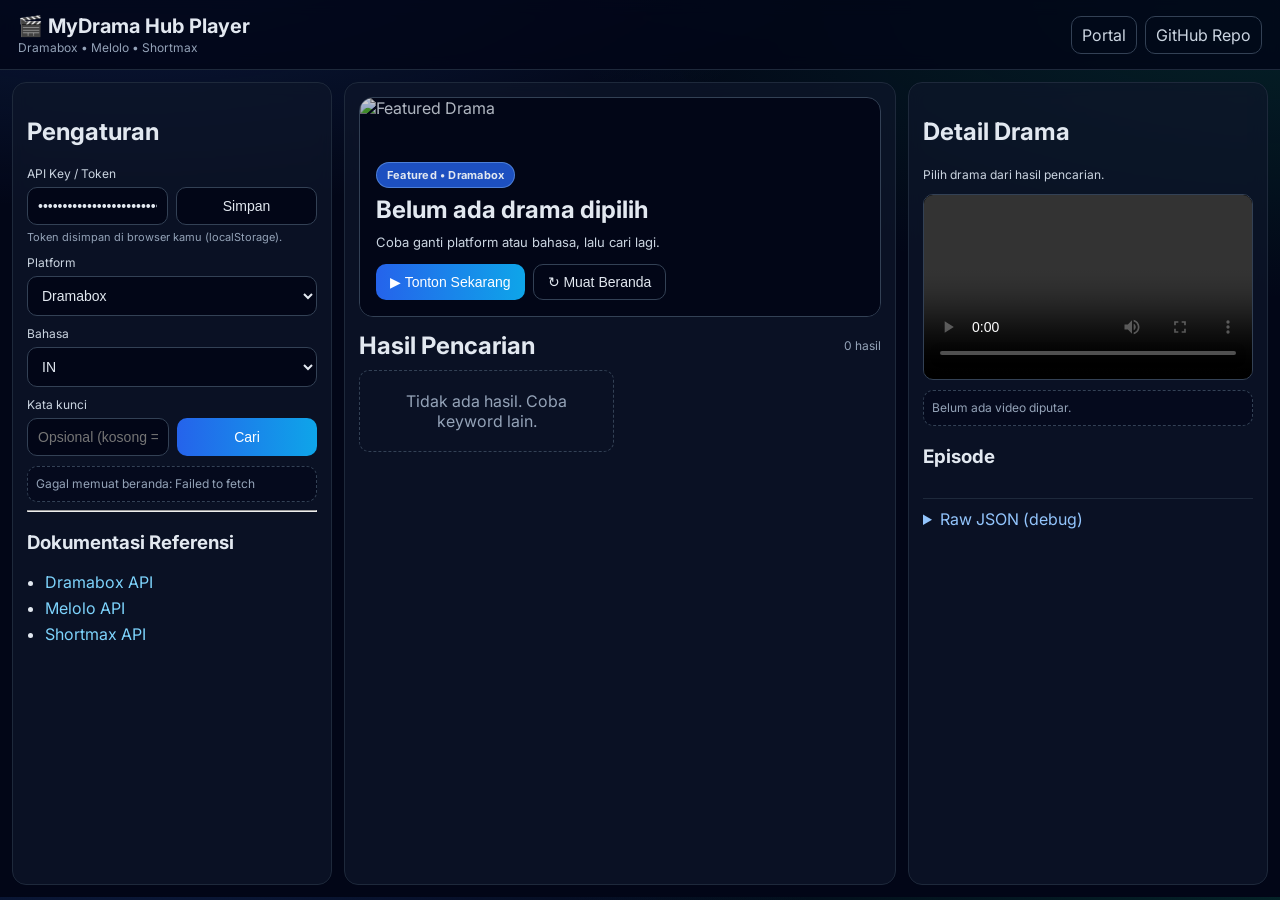
==== hub.html @ a5bc746f "Rombak portal Dramachina + hub GitHub Pages" ====
<!DOCTYPE html>
<html lang="id">
<head>
  <meta charset="UTF-8" />
  <meta name="viewport" content="width=device-width, initial-scale=1.0" />
  <title>MyDrama Hub Player</title>
  <meta name="description" content="Hub player untuk Dramabox, Melolo, dan Shortmax." />
  <link rel="preconnect" href="https://fonts.googleapis.com">
  <link rel="preconnect" href="https://fonts.gstatic.com" crossorigin>
  <link href="https://fonts.googleapis.com/css2?family=Inter:wght@400;500;600;700;800&display=swap" rel="stylesheet">
  <link rel="stylesheet" href="style.css" />
</head>
<body>
  <header class="topbar">
    <div>
      <h1>🎬 MyDrama Hub Player</h1>
      <p>Dramabox • Melolo • Shortmax</p>
    </div>
    <div class="topbar-actions">
      <a class="gh-link" href="index.html">Portal</a>
      <a class="gh-link" href="https://github.com/remek8787/mydrama" target="_blank" rel="noopener">GitHub Repo</a>
    </div>
  </header>

  <main class="layout">
    <aside class="panel left">
      <h2>Pengaturan</h2>

      <label>API Key / Token</label>
      <div class="row">
        <input id="apiKey" type="password" placeholder="Masukkan API key" />
        <button id="saveKeyBtn">Simpan</button>
      </div>
      <small>Token disimpan di browser kamu (localStorage).</small>

      <label>Platform</label>
      <select id="platformSelect"></select>

      <label>Bahasa</label>
      <select id="langSelect"></select>

      <label>Kata kunci</label>
      <div class="row">
        <input id="queryInput" type="text" placeholder="Opsional (kosong = beranda)" />
        <button id="searchBtn" class="primary">Cari</button>
      </div>

      <div id="status" class="status">Siap mencari drama…</div>

      <hr>
      <h3>Dokumentasi Referensi</h3>
      <ul class="links">
        <li><a href="https://dramabox.dramabos.my.id/api.html" target="_blank" rel="noopener">Dramabox API</a></li>
        <li><a href="https://melolo.dramabos.my.id/api.html" target="_blank" rel="noopener">Melolo API</a></li>
        <li><a href="https://shortmax.dramabos.my.id/api.html" target="_blank" rel="noopener">Shortmax API</a></li>
      </ul>
    </aside>

    <section class="panel content">
      <section id="heroBanner" class="hero-banner">
        <img id="heroImage" src="https://dummyimage.com/1200x500/0f172a/94a3b8&text=MyDrama+Hub" alt="Featured Drama" />
        <div class="hero-overlay">
          <span id="heroBadge" class="hero-badge">Featured</span>
          <h2 id="heroTitle">Selamat datang di MyDrama Hub</h2>
          <p id="heroDesc">Pilih platform lalu klik Cari untuk memulai. Sekarang sudah support autoplay beranda tanpa keyword.</p>
          <div class="hero-actions">
            <button id="heroWatchBtn" class="primary">▶ Tonton Sekarang</button>
            <button id="heroRefreshBtn">↻ Muat Beranda</button>
          </div>
        </div>
      </section>

      <div class="grid-title">
        <h2>Hasil Pencarian</h2>
        <span id="resultCount">0 hasil</span>
      </div>
      <div id="resultGrid" class="result-grid"></div>
    </section>

    <aside class="panel right">
      <h2 id="detailTitle">Detail Drama</h2>
      <div id="detailMeta" class="meta">Pilih drama dari hasil pencarian.</div>

      <div class="player-wrap">
        <video id="videoPlayer" controls playsinline></video>
      </div>
      <div id="playerInfo" class="status">Belum ada video diputar.</div>

      <h3>Episode</h3>
      <div id="episodeList" class="episode-list"></div>

      <details>
        <summary>Raw JSON (debug)</summary>
        <pre id="rawJson">{}</pre>
      </details>
    </aside>
  </main>

  <script src="https://cdn.jsdelivr.net/npm/hls.js@latest"></script>
  <script src="app.js"></script>
</body>
</html>
---- style.css ----
* { box-sizing: border-box; }
body {
  margin: 0;
  font-family: Inter, system-ui, -apple-system, Segoe UI, Roboto, sans-serif;
  color: #e2e8f0;
  background:
    radial-gradient(1200px 500px at 10% -10%, rgba(59,130,246,.2), transparent 60%),
    radial-gradient(1200px 500px at 100% 0%, rgba(16,185,129,.16), transparent 60%),
    #020617;
}

.topbar {
  display: flex;
  justify-content: space-between;
  align-items: center;
  padding: 14px 18px;
  border-bottom: 1px solid #1e293b;
  background: rgba(2, 6, 23, 0.8);
  backdrop-filter: blur(8px);
  position: sticky;
  top: 0;
  z-index: 20;
}
.topbar h1 { margin: 0; font-size: 20px; }
.topbar p { margin: 2px 0 0; color: #94a3b8; font-size: 12px; }
.topbar-actions {
  display: flex;
  gap: 8px;
}
.gh-link {
  color: #cbd5e1;
  text-decoration: none;
  border: 1px solid #334155;
  border-radius: 10px;
  padding: 8px 10px;
}
.gh-link:hover { border-color: #60a5fa; color: #fff; }

.layout {
  height: calc(100vh - 73px);
  display: grid;
  grid-template-columns: 320px 1fr 360px;
  gap: 12px;
  padding: 12px;
}

.panel {
  border: 1px solid #1e293b;
  border-radius: 14px;
  padding: 14px;
  background: rgba(15, 23, 42, 0.72);
  backdrop-filter: blur(8px);
  overflow: auto;
}

label {
  display: block;
  margin: 10px 0 6px;
  font-size: 12px;
  color: #cbd5e1;
}
input, select, button {
  width: 100%;
  border: 1px solid #334155;
  border-radius: 10px;
  background: #020617;
  color: #e2e8f0;
  padding: 10px;
  font-size: 14px;
}
button { cursor: pointer; }
button:hover { border-color: #60a5fa; }
button.primary {
  background: linear-gradient(90deg, #2563eb, #0ea5e9);
  border: none;
  color: #fff;
}
small { color: #94a3b8; font-size: 11px; }

.row {
  display: flex;
  gap: 8px;
}
.row > * { flex: 1; }

.status {
  margin-top: 10px;
  font-size: 12px;
  color: #94a3b8;
  line-height: 1.5;
  background: rgba(2,6,23,.45);
  border: 1px dashed #334155;
  border-radius: 10px;
  padding: 8px;
}

.links {
  margin: 8px 0 0;
  padding-left: 18px;
}
.links li { margin-bottom: 6px; }
.links a {
  color: #7dd3fc;
  text-decoration: none;
}
.links a:hover { text-decoration: underline; }

.grid-title {
  display: flex;
  justify-content: space-between;
  align-items: center;
  margin-bottom: 10px;
}
.grid-title h2 { margin: 0; }
.grid-title span { color: #94a3b8; font-size: 12px; }

.result-grid {
  display: grid;
  grid-template-columns: repeat(auto-fill, minmax(170px, 1fr));
  gap: 12px;
}

.hero-banner {
  position: relative;
  border: 1px solid #334155;
  border-radius: 14px;
  overflow: hidden;
  margin-bottom: 14px;
  min-height: 220px;
  background: #020617;
}
.hero-banner img {
  width: 100%;
  height: 260px;
  object-fit: cover;
  filter: saturate(1.1);
}
.hero-overlay {
  position: absolute;
  inset: 0;
  display: flex;
  flex-direction: column;
  justify-content: flex-end;
  gap: 8px;
  padding: 16px;
  background:
    linear-gradient(to top, rgba(2,6,23,.92) 10%, rgba(2,6,23,.45) 45%, rgba(2,6,23,.2) 100%);
}
.hero-badge {
  display: inline-flex;
  align-self: flex-start;
  font-size: 11px;
  font-weight: 700;
  letter-spacing: .02em;
  color: #e2e8f0;
  background: rgba(37,99,235,.8);
  border: 1px solid rgba(147,197,253,.4);
  border-radius: 999px;
  padding: 5px 10px;
}
.hero-overlay h2 {
  margin: 0;
  font-size: 24px;
  line-height: 1.2;
  max-width: 80%;
}
.hero-overlay p {
  margin: 0;
  color: #cbd5e1;
  font-size: 13px;
  line-height: 1.45;
  max-width: 75%;
}
.hero-actions {
  display: flex;
  gap: 8px;
  margin-top: 4px;
}
.hero-actions button {
  width: auto;
  padding: 9px 14px;
  border-radius: 10px;
}

.card {
  border: 1px solid #334155;
  border-radius: 12px;
  overflow: hidden;
  background: #020617;
  cursor: pointer;
  transition: .18s ease;
}
.card:hover {
  transform: translateY(-2px);
  border-color: #60a5fa;
}
.card.active {
  border-color: #22c55e;
  box-shadow: 0 0 0 1px rgba(34,197,94,.35) inset;
}
.card img {
  width: 100%;
  aspect-ratio: 2/3;
  object-fit: cover;
  background: #0f172a;
}
.card .info {
  padding: 10px;
}
.card .title {
  font-size: 13px;
  font-weight: 600;
  line-height: 1.35;
  min-height: 36px;
}
.card .sub {
  margin-top: 6px;
  font-size: 11px;
  color: #94a3b8;
}

.meta {
  font-size: 12px;
  color: #cbd5e1;
  line-height: 1.5;
  margin-bottom: 10px;
}

.player-wrap {
  border: 1px solid #334155;
  border-radius: 10px;
  overflow: hidden;
  background: #000;
}
#videoPlayer {
  width: 100%;
  min-height: 180px;
  background: #000;
}

.episode-list {
  margin-top: 8px;
  display: grid;
  grid-template-columns: repeat(auto-fill, minmax(72px, 1fr));
  gap: 6px;
}
.ep-btn {
  border: 1px solid #334155;
  background: #020617;
  border-radius: 8px;
  color: #e2e8f0;
  padding: 8px 6px;
  font-size: 12px;
}
.ep-btn:hover { border-color: #22c55e; }

details {
  margin-top: 12px;
  border-top: 1px solid #1e293b;
  padding-top: 10px;
}
summary { cursor: pointer; color: #93c5fd; }
pre {
  max-height: 260px;
  overflow: auto;
  font-size: 11px;
  background: #020617;
  border: 1px solid #334155;
  border-radius: 8px;
  padding: 8px;
  color: #cbd5e1;
}

.empty {
  border: 1px dashed #334155;
  border-radius: 10px;
  padding: 20px;
  color: #94a3b8;
  text-align: center;
}

@media (max-width: 1180px) {
  .layout {
    grid-template-columns: 300px 1fr;
    grid-template-rows: auto auto;
  }
  .right {
    grid-column: 1 / -1;
  }
}

@media (max-width: 760px) {
  .layout {
    grid-template-columns: 1fr;
    height: auto;
  }
  .panel { min-height: auto; }

  .hero-banner img { height: 220px; }
  .hero-overlay h2,
  .hero-overlay p {
    max-width: 100%;
  }
  .hero-actions {
    flex-wrap: wrap;
  }
}
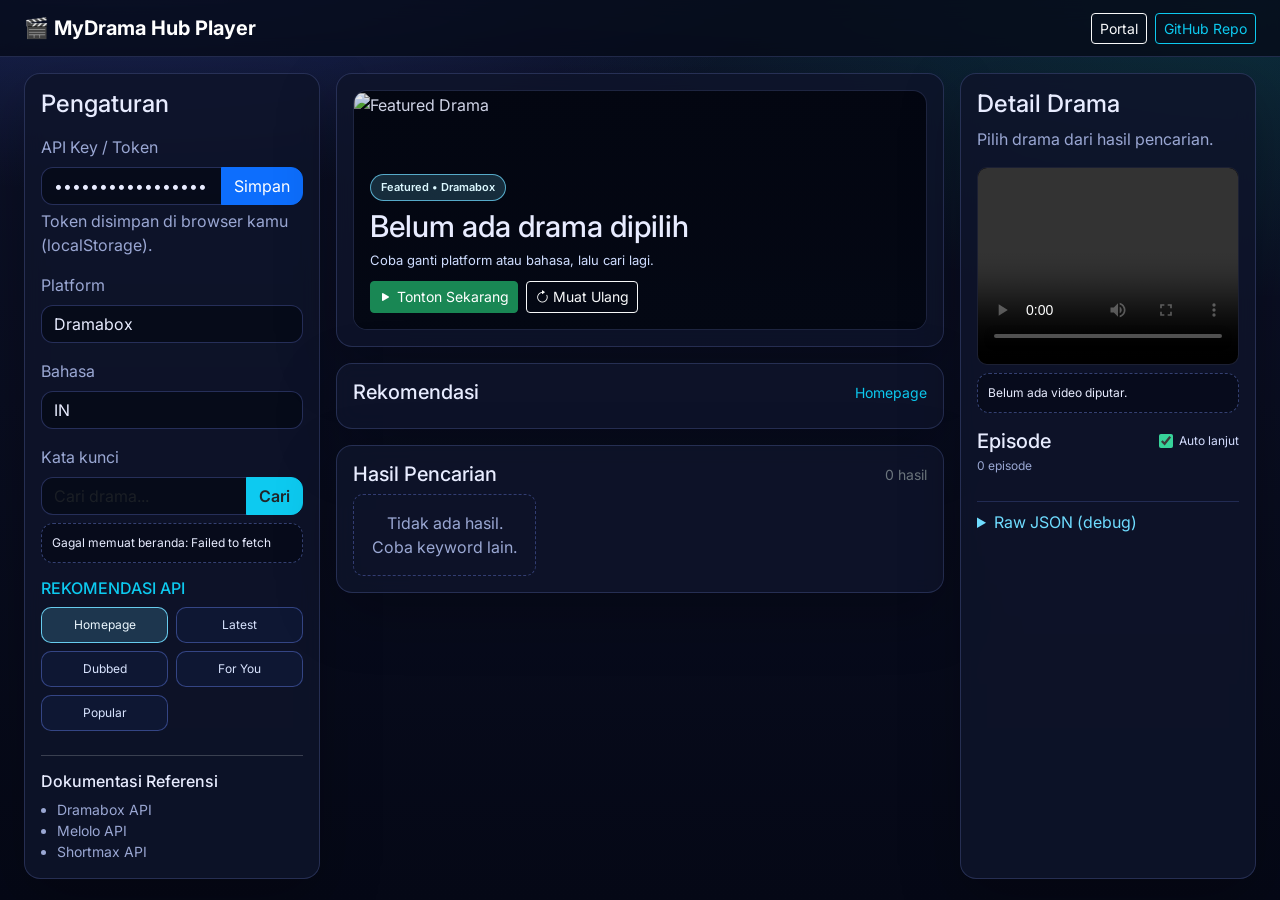
==== commit 0cf77a93: "Improve mobile responsiveness for hub UI" ====
--- a/hub.html
+++ b/hub.html
@@ -4,96 +4,133 @@
   <meta charset="UTF-8" />
   <meta name="viewport" content="width=device-width, initial-scale=1.0" />
   <title>MyDrama Hub Player</title>
-  <meta name="description" content="Hub player untuk Dramabox, Melolo, dan Shortmax." />
+  <meta name="description" content="Hub player untuk Dramabox, Melolo, dan Shortmax dengan rekomendasi otomatis." />
   <link rel="preconnect" href="https://fonts.googleapis.com">
   <link rel="preconnect" href="https://fonts.gstatic.com" crossorigin>
   <link href="https://fonts.googleapis.com/css2?family=Inter:wght@400;500;600;700;800&display=swap" rel="stylesheet">
+  <link href="https://cdn.jsdelivr.net/npm/bootstrap@5.3.3/dist/css/bootstrap.min.css" rel="stylesheet">
+  <link href="https://cdn.jsdelivr.net/npm/bootstrap-icons@1.11.3/font/bootstrap-icons.css" rel="stylesheet">
   <link rel="stylesheet" href="style.css" />
 </head>
-<body>
-  <header class="topbar">
-    <div>
-      <h1>🎬 MyDrama Hub Player</h1>
-      <p>Dramabox • Melolo • Shortmax</p>
+<body class="app-body">
+  <nav class="navbar navbar-expand-lg top-nav">
+    <div class="container-fluid px-3 px-lg-4">
+      <a class="navbar-brand fw-bold" href="#">🎬 MyDrama Hub Player</a>
+      <div class="d-flex gap-2">
+        <a class="btn btn-sm btn-outline-light" href="portal.html">Portal</a>
+        <a class="btn btn-sm btn-outline-info" href="https://github.com/remek8787/mydrama" target="_blank" rel="noopener">GitHub Repo</a>
+      </div>
     </div>
-    <div class="topbar-actions">
-      <a class="gh-link" href="index.html">Portal</a>
-      <a class="gh-link" href="https://github.com/remek8787/mydrama" target="_blank" rel="noopener">GitHub Repo</a>
-    </div>
-  </header>
+  </nav>
 
-  <main class="layout">
-    <aside class="panel left">
-      <h2>Pengaturan</h2>
+  <main class="container-fluid py-3 px-3 px-lg-4">
+    <div class="row g-3 align-items-stretch">
+      <div class="col-12 col-xl-3 order-2 order-xl-1">
+        <section class="panel p-2 p-md-3 h-100">
+          <h3 class="h4 mb-3">Pengaturan</h3>
 
-      <label>API Key / Token</label>
-      <div class="row">
-        <input id="apiKey" type="password" placeholder="Masukkan API key" />
-        <button id="saveKeyBtn">Simpan</button>
-      </div>
-      <small>Token disimpan di browser kamu (localStorage).</small>
+          <label class="form-label">API Key / Token</label>
+          <div class="input-group mb-1">
+            <input id="apiKey" type="password" class="form-control" placeholder="Masukkan API key" />
+            <button id="saveKeyBtn" class="btn btn-primary">Simpan</button>
+          </div>
+          <div class="hint mb-3">Token disimpan di browser kamu (localStorage).</div>
 
-      <label>Platform</label>
-      <select id="platformSelect"></select>
+          <label class="form-label">Platform</label>
+          <select id="platformSelect" class="form-select mb-3"></select>
 
-      <label>Bahasa</label>
-      <select id="langSelect"></select>
+          <label class="form-label">Bahasa</label>
+          <select id="langSelect" class="form-select mb-3"></select>
 
-      <label>Kata kunci</label>
-      <div class="row">
-        <input id="queryInput" type="text" placeholder="Opsional (kosong = beranda)" />
-        <button id="searchBtn" class="primary">Cari</button>
+          <label class="form-label">Kata kunci</label>
+          <div class="input-group mb-2">
+            <input id="queryInput" type="text" class="form-control" placeholder="Cari drama..." />
+            <button id="searchBtn" class="btn btn-info text-dark fw-semibold">Cari</button>
+          </div>
+
+          <div id="status" class="status mb-3">Siap mencari drama…</div>
+
+          <h4 class="h6 text-uppercase text-info mb-2">Rekomendasi API</h4>
+          <div id="feedButtons" class="feed-buttons mb-2">
+            <button class="feed-btn active" data-feed="homepage">Homepage</button>
+            <button class="feed-btn" data-feed="latest">Latest</button>
+            <button class="feed-btn" data-feed="dubbed">Dubbed</button>
+            <button class="feed-btn" data-feed="foryou">For You</button>
+            <button class="feed-btn" data-feed="popular">Popular</button>
+          </div>
+          <div id="popularKeywords" class="keyword-wrap mb-3"></div>
+
+          <hr class="border-secondary-subtle">
+          <h4 class="h6 mb-2">Dokumentasi Referensi</h4>
+          <ul class="mb-0 ps-3 small link-list">
+            <li><a href="https://dramabox.dramabos.my.id/api.html" target="_blank" rel="noopener">Dramabox API</a></li>
+            <li><a href="https://melolo.dramabos.my.id/api.html" target="_blank" rel="noopener">Melolo API</a></li>
+            <li><a href="https://shortmax.dramabos.my.id/api.html" target="_blank" rel="noopener">Shortmax API</a></li>
+          </ul>
+        </section>
       </div>
 
-      <div id="status" class="status">Siap mencari drama…</div>
+      <div class="col-12 col-xl-6 order-1 order-xl-2">
+        <section class="panel p-2 p-md-3 mb-3">
+          <div id="heroBanner" class="hero-banner">
+            <img id="heroImage" src="https://dummyimage.com/1200x500/0f172a/94a3b8&text=MyDrama+Hub" alt="Featured Drama" />
+            <div class="hero-overlay">
+              <span id="heroBadge" class="hero-badge">Featured</span>
+              <h2 id="heroTitle">Selamat datang di MyDrama Hub</h2>
+              <p id="heroDesc">Pilih platform lalu klik Cari untuk memulai.</p>
+              <div class="d-flex flex-wrap gap-2 mt-1">
+                <button id="heroWatchBtn" class="btn btn-success btn-sm"><i class="bi bi-play-fill"></i> Tonton Sekarang</button>
+                <button id="heroRefreshBtn" class="btn btn-outline-light btn-sm"><i class="bi bi-arrow-clockwise"></i> Muat Ulang</button>
+              </div>
+            </div>
+          </div>
+        </section>
 
-      <hr>
-      <h3>Dokumentasi Referensi</h3>
-      <ul class="links">
-        <li><a href="https://dramabox.dramabos.my.id/api.html" target="_blank" rel="noopener">Dramabox API</a></li>
-        <li><a href="https://melolo.dramabos.my.id/api.html" target="_blank" rel="noopener">Melolo API</a></li>
-        <li><a href="https://shortmax.dramabos.my.id/api.html" target="_blank" rel="noopener">Shortmax API</a></li>
-      </ul>
-    </aside>
+        <section class="panel p-2 p-md-3 mb-3">
+          <div class="d-flex justify-content-between align-items-center mb-2">
+            <h3 class="h5 mb-0">Rekomendasi</h3>
+            <span id="recStatus" class="small text-info">Homepage</span>
+          </div>
+          <div id="recommendGrid" class="result-grid"></div>
+        </section>
 
-    <section class="panel content">
-      <section id="heroBanner" class="hero-banner">
-        <img id="heroImage" src="https://dummyimage.com/1200x500/0f172a/94a3b8&text=MyDrama+Hub" alt="Featured Drama" />
-        <div class="hero-overlay">
-          <span id="heroBadge" class="hero-badge">Featured</span>
-          <h2 id="heroTitle">Selamat datang di MyDrama Hub</h2>
-          <p id="heroDesc">Pilih platform lalu klik Cari untuk memulai. Sekarang sudah support autoplay beranda tanpa keyword.</p>
-          <div class="hero-actions">
-            <button id="heroWatchBtn" class="primary">▶ Tonton Sekarang</button>
-            <button id="heroRefreshBtn">↻ Muat Beranda</button>
+        <section class="panel p-2 p-md-3">
+          <div class="d-flex justify-content-between align-items-center mb-2">
+            <h3 class="h5 mb-0">Hasil Pencarian</h3>
+            <span id="resultCount" class="small text-secondary">0 hasil</span>
           </div>
-        </div>
-      </section>
+          <div id="resultGrid" class="result-grid"></div>
+        </section>
+      </div>
 
-      <div class="grid-title">
-        <h2>Hasil Pencarian</h2>
-        <span id="resultCount">0 hasil</span>
+      <div class="col-12 col-xl-3 order-3 order-xl-3">
+        <section class="panel p-2 p-md-3 h-100">
+          <h3 id="detailTitle" class="h4 mb-2">Detail Drama</h3>
+          <div id="detailMeta" class="meta mb-3">Pilih drama dari hasil pencarian.</div>
+
+          <div class="player-wrap mb-2">
+            <video id="videoPlayer" controls playsinline></video>
+          </div>
+          <div id="playerInfo" class="status mb-3">Belum ada video diputar.</div>
+
+          <div class="d-flex justify-content-between align-items-center mb-1">
+            <h4 class="h5 mb-0">Episode</h4>
+            <label class="auto-next">
+              <input id="autoNextToggle" type="checkbox" checked />
+              Auto lanjut
+            </label>
+          </div>
+          <div id="episodeSummary" class="episode-summary">0 episode</div>
+          <div id="episodePagination" class="episode-pagination mb-2"></div>
+          <div id="episodeList" class="episode-list mb-2"></div>
+
+          <details>
+            <summary>Raw JSON (debug)</summary>
+            <pre id="rawJson">{}</pre>
+          </details>
+        </section>
       </div>
-      <div id="resultGrid" class="result-grid"></div>
-    </section>
-
-    <aside class="panel right">
-      <h2 id="detailTitle">Detail Drama</h2>
-      <div id="detailMeta" class="meta">Pilih drama dari hasil pencarian.</div>
-
-      <div class="player-wrap">
-        <video id="videoPlayer" controls playsinline></video>
-      </div>
-      <div id="playerInfo" class="status">Belum ada video diputar.</div>
-
-      <h3>Episode</h3>
-      <div id="episodeList" class="episode-list"></div>
-
-      <details>
-        <summary>Raw JSON (debug)</summary>
-        <pre id="rawJson">{}</pre>
-      </details>
-    </aside>
+    </div>
   </main>
 
   <script src="https://cdn.jsdelivr.net/npm/hls.js@latest"></script>
--- a/style.css
+++ b/style.css
@@ -1,240 +1,253 @@
-* { box-sizing: border-box; }
-body {
+:root {
+  --bg-1: #050816;
+  --bg-2: #0c1128;
+  --panel: rgba(14, 20, 42, 0.86);
+  --line: rgba(138, 160, 255, 0.2);
+  --text: #e8ecff;
+  --muted: #9aa7d3;
+  --accent: #6fdcff;
+  --accent-2: #7b8dff;
+  --ok: #37d39a;
+}
+
+* {
+  box-sizing: border-box;
+}
+
+body.app-body {
   margin: 0;
-  font-family: Inter, system-ui, -apple-system, Segoe UI, Roboto, sans-serif;
-  color: #e2e8f0;
+  min-height: 100vh;
+  color: var(--text);
+  font-family: "Inter", system-ui, -apple-system, Segoe UI, Roboto, sans-serif;
   background:
-    radial-gradient(1200px 500px at 10% -10%, rgba(59,130,246,.2), transparent 60%),
-    radial-gradient(1200px 500px at 100% 0%, rgba(16,185,129,.16), transparent 60%),
-    #020617;
-}
-
-.topbar {
-  display: flex;
-  justify-content: space-between;
-  align-items: center;
-  padding: 14px 18px;
-  border-bottom: 1px solid #1e293b;
-  background: rgba(2, 6, 23, 0.8);
-  backdrop-filter: blur(8px);
+    radial-gradient(1200px 500px at 10% -12%, rgba(82, 115, 255, 0.3), transparent 60%),
+    radial-gradient(1200px 500px at 98% 0%, rgba(16, 209, 171, 0.16), transparent 60%),
+    linear-gradient(180deg, var(--bg-2), var(--bg-1));
+}
+
+.top-nav {
   position: sticky;
   top: 0;
-  z-index: 20;
-}
-.topbar h1 { margin: 0; font-size: 20px; }
-.topbar p { margin: 2px 0 0; color: #94a3b8; font-size: 12px; }
-.topbar-actions {
-  display: flex;
+  z-index: 30;
+  backdrop-filter: blur(10px);
+  background: rgba(5, 10, 24, 0.8);
+  border-bottom: 1px solid var(--line);
+}
+
+.navbar-brand {
+  color: #fff;
+}
+
+.panel {
+  border: 1px solid var(--line);
+  border-radius: 16px;
+  background: var(--panel);
+  backdrop-filter: blur(10px);
+  box-shadow: 0 20px 60px rgba(0, 0, 0, 0.25);
+}
+
+.form-label,
+.hint,
+.link-list a,
+.small,
+.meta,
+#resultCount,
+#recStatus,
+#episodeSummary {
+  color: var(--muted);
+}
+
+.form-control,
+.form-select,
+.input-group .btn {
+  border-radius: 12px;
+}
+
+.form-control,
+.form-select {
+  border: 1px solid rgba(123, 141, 255, 0.28);
+  background: rgba(5, 10, 24, 0.82);
+  color: var(--text);
+}
+
+.form-control:focus,
+.form-select:focus {
+  background: rgba(5, 10, 24, 0.92);
+  color: #fff;
+  border-color: var(--accent-2);
+  box-shadow: 0 0 0 0.2rem rgba(123, 141, 255, 0.2);
+}
+
+.status {
+  border: 1px dashed rgba(127, 152, 255, 0.38);
+  border-radius: 12px;
+  padding: 10px;
+  font-size: 12px;
+  line-height: 1.55;
+  background: rgba(4, 8, 20, 0.56);
+}
+
+.feed-buttons {
+  display: grid;
+  grid-template-columns: repeat(2, minmax(0, 1fr));
   gap: 8px;
 }
-.gh-link {
-  color: #cbd5e1;
-  text-decoration: none;
-  border: 1px solid #334155;
+
+.feed-btn {
+  border: 1px solid rgba(108, 138, 255, 0.4);
+  background: rgba(16, 26, 58, 0.7);
+  color: #d9e4ff;
   border-radius: 10px;
   padding: 8px 10px;
-}
-.gh-link:hover { border-color: #60a5fa; color: #fff; }
-
-.layout {
-  height: calc(100vh - 73px);
-  display: grid;
-  grid-template-columns: 320px 1fr 360px;
-  gap: 12px;
-  padding: 12px;
-}
-
-.panel {
-  border: 1px solid #1e293b;
-  border-radius: 14px;
-  padding: 14px;
-  background: rgba(15, 23, 42, 0.72);
-  backdrop-filter: blur(8px);
-  overflow: auto;
-}
-
-label {
-  display: block;
-  margin: 10px 0 6px;
-  font-size: 12px;
-  color: #cbd5e1;
-}
-input, select, button {
-  width: 100%;
-  border: 1px solid #334155;
-  border-radius: 10px;
-  background: #020617;
-  color: #e2e8f0;
-  padding: 10px;
-  font-size: 14px;
-}
-button { cursor: pointer; }
-button:hover { border-color: #60a5fa; }
-button.primary {
-  background: linear-gradient(90deg, #2563eb, #0ea5e9);
-  border: none;
-  color: #fff;
-}
-small { color: #94a3b8; font-size: 11px; }
-
-.row {
+  font-size: 12px;
+  transition: 0.16s ease;
+}
+
+.feed-btn.active {
+  border-color: rgba(111, 220, 255, 0.9);
+  background: rgba(111, 220, 255, 0.18);
+  color: #ecf8ff;
+}
+
+.feed-btn.disabled,
+.feed-btn:disabled {
+  opacity: 0.45;
+  cursor: not-allowed;
+}
+
+.keyword-wrap {
   display: flex;
-  gap: 8px;
-}
-.row > * { flex: 1; }
-
-.status {
-  margin-top: 10px;
-  font-size: 12px;
-  color: #94a3b8;
-  line-height: 1.5;
-  background: rgba(2,6,23,.45);
-  border: 1px dashed #334155;
-  border-radius: 10px;
-  padding: 8px;
-}
-
-.links {
-  margin: 8px 0 0;
-  padding-left: 18px;
-}
-.links li { margin-bottom: 6px; }
-.links a {
-  color: #7dd3fc;
+  flex-wrap: wrap;
+  gap: 6px;
+}
+
+.keyword-chip {
+  border: 1px solid rgba(88, 218, 170, 0.48);
+  background: rgba(55, 211, 154, 0.14);
+  color: #b9f4de;
+  border-radius: 999px;
+  padding: 5px 10px;
+  font-size: 11px;
+}
+
+.link-list a {
   text-decoration: none;
 }
-.links a:hover { text-decoration: underline; }
-
-.grid-title {
-  display: flex;
-  justify-content: space-between;
-  align-items: center;
-  margin-bottom: 10px;
-}
-.grid-title h2 { margin: 0; }
-.grid-title span { color: #94a3b8; font-size: 12px; }
-
-.result-grid {
-  display: grid;
-  grid-template-columns: repeat(auto-fill, minmax(170px, 1fr));
-  gap: 12px;
+
+.link-list a:hover {
+  color: #d7fbff;
+  text-decoration: underline;
 }
 
 .hero-banner {
   position: relative;
-  border: 1px solid #334155;
+  overflow: hidden;
+  border: 1px solid var(--line);
   border-radius: 14px;
-  overflow: hidden;
-  margin-bottom: 14px;
-  min-height: 220px;
-  background: #020617;
-}
+  min-height: 240px;
+  background: #030611;
+}
+
 .hero-banner img {
   width: 100%;
-  height: 260px;
+  height: 310px;
   object-fit: cover;
-  filter: saturate(1.1);
-}
+}
+
 .hero-overlay {
   position: absolute;
   inset: 0;
+  padding: 16px;
   display: flex;
   flex-direction: column;
   justify-content: flex-end;
-  gap: 8px;
-  padding: 16px;
-  background:
-    linear-gradient(to top, rgba(2,6,23,.92) 10%, rgba(2,6,23,.45) 45%, rgba(2,6,23,.2) 100%);
-}
+  gap: 7px;
+  background: linear-gradient(to top, rgba(4, 8, 20, 0.95) 8%, rgba(4, 8, 20, 0.3) 56%, rgba(4, 8, 20, 0.08) 100%);
+}
+
 .hero-badge {
-  display: inline-flex;
-  align-self: flex-start;
+  width: fit-content;
+  padding: 4px 10px;
+  border-radius: 999px;
+  border: 1px solid rgba(111, 220, 255, 0.72);
+  background: rgba(111, 220, 255, 0.18);
+  color: #dcf8ff;
   font-size: 11px;
-  font-weight: 700;
-  letter-spacing: .02em;
-  color: #e2e8f0;
-  background: rgba(37,99,235,.8);
-  border: 1px solid rgba(147,197,253,.4);
-  border-radius: 999px;
-  padding: 5px 10px;
-}
+  font-weight: 600;
+}
+
 .hero-overlay h2 {
   margin: 0;
-  font-size: 24px;
-  line-height: 1.2;
-  max-width: 80%;
-}
+  font-size: clamp(22px, 2.8vw, 30px);
+}
+
 .hero-overlay p {
   margin: 0;
-  color: #cbd5e1;
+  color: #cfddff;
   font-size: 13px;
-  line-height: 1.45;
-  max-width: 75%;
-}
-.hero-actions {
-  display: flex;
-  gap: 8px;
-  margin-top: 4px;
-}
-.hero-actions button {
-  width: auto;
-  padding: 9px 14px;
-  border-radius: 10px;
-}
-
-.card {
-  border: 1px solid #334155;
+  max-width: 82%;
+}
+
+.result-grid {
+  display: grid;
+  grid-template-columns: repeat(auto-fill, minmax(160px, 1fr));
+  gap: 12px;
+}
+
+.drama-card {
+  border: 1px solid rgba(123, 141, 255, 0.28);
   border-radius: 12px;
   overflow: hidden;
-  background: #020617;
+  background: rgba(3, 8, 22, 0.82);
   cursor: pointer;
-  transition: .18s ease;
-}
-.card:hover {
+  transition: 0.18s ease;
+}
+
+.drama-card:hover {
   transform: translateY(-2px);
-  border-color: #60a5fa;
-}
-.card.active {
-  border-color: #22c55e;
-  box-shadow: 0 0 0 1px rgba(34,197,94,.35) inset;
-}
-.card img {
+  border-color: rgba(111, 220, 255, 0.75);
+  box-shadow: 0 10px 25px rgba(0, 0, 0, 0.2);
+}
+
+.drama-card.active {
+  border-color: rgba(55, 211, 154, 0.92);
+  box-shadow: 0 0 0 1px rgba(55, 211, 154, 0.6) inset;
+}
+
+.drama-card img {
   width: 100%;
-  aspect-ratio: 2/3;
+  aspect-ratio: 2 / 3;
   object-fit: cover;
-  background: #0f172a;
-}
-.card .info {
+  background: #0b1228;
+}
+
+.drama-card .info {
   padding: 10px;
 }
-.card .title {
+
+.drama-card .title {
   font-size: 13px;
   font-weight: 600;
-  line-height: 1.35;
+  line-height: 1.36;
   min-height: 36px;
 }
-.card .sub {
+
+.drama-card .sub {
   margin-top: 6px;
   font-size: 11px;
-  color: #94a3b8;
-}
-
-.meta {
-  font-size: 12px;
-  color: #cbd5e1;
-  line-height: 1.5;
-  margin-bottom: 10px;
+  color: var(--muted);
 }
 
 .player-wrap {
-  border: 1px solid #334155;
+  border: 1px solid var(--line);
   border-radius: 10px;
   overflow: hidden;
   background: #000;
 }
+
 #videoPlayer {
   width: 100%;
-  min-height: 180px;
+  min-height: 190px;
   background: #000;
 }
 
@@ -242,66 +255,232 @@
   margin-top: 8px;
   display: grid;
   grid-template-columns: repeat(auto-fill, minmax(72px, 1fr));
+  gap: 7px;
+}
+
+.ep-btn {
+  border: 1px solid rgba(125, 145, 255, 0.35);
+  border-radius: 8px;
+  background: rgba(6, 11, 26, 0.9);
+  color: #e7ecff;
+  padding: 8px 6px;
+  font-size: 12px;
+}
+
+.ep-btn:hover {
+  border-color: var(--ok);
+}
+
+.ep-btn.playing {
+  border-color: var(--ok);
+  background: rgba(55, 211, 154, 0.18);
+}
+
+.episode-summary {
+  font-size: 12px;
+}
+
+.episode-pagination {
+  margin-top: 8px;
+  display: flex;
+  flex-wrap: wrap;
   gap: 6px;
-}
-.ep-btn {
-  border: 1px solid #334155;
-  background: #020617;
+  align-items: center;
+}
+
+.ep-page-btn {
+  width: auto;
+  border: 1px solid rgba(123, 141, 255, 0.38);
   border-radius: 8px;
-  color: #e2e8f0;
-  padding: 8px 6px;
-  font-size: 12px;
-}
-.ep-btn:hover { border-color: #22c55e; }
+  background: rgba(11, 18, 38, 0.85);
+  color: #d4ddff;
+  padding: 6px 10px;
+  font-size: 12px;
+}
+
+.ep-page-btn:disabled {
+  opacity: 0.45;
+  cursor: not-allowed;
+}
+
+.ep-page-info {
+  font-size: 12px;
+  color: var(--muted);
+}
+
+.auto-next {
+  display: inline-flex;
+  align-items: center;
+  gap: 6px;
+  font-size: 12px;
+  color: #d4ddff;
+}
+
+.auto-next input {
+  width: 14px;
+  height: 14px;
+  margin: 0;
+  accent-color: var(--ok);
+}
 
 details {
-  margin-top: 12px;
-  border-top: 1px solid #1e293b;
-  padding-top: 10px;
-}
-summary { cursor: pointer; color: #93c5fd; }
+  margin-top: 10px;
+  border-top: 1px solid rgba(123, 141, 255, 0.2);
+  padding-top: 8px;
+}
+
+summary {
+  cursor: pointer;
+  color: var(--accent);
+}
+
 pre {
-  max-height: 260px;
+  max-height: 250px;
   overflow: auto;
-  font-size: 11px;
-  background: #020617;
-  border: 1px solid #334155;
+  border: 1px solid rgba(123, 141, 255, 0.3);
   border-radius: 8px;
   padding: 8px;
-  color: #cbd5e1;
+  background: rgba(2, 5, 16, 0.9);
+  color: #d8e2ff;
+  font-size: 11px;
 }
 
 .empty {
-  border: 1px dashed #334155;
+  border: 1px dashed rgba(123, 141, 255, 0.35);
   border-radius: 10px;
-  padding: 20px;
-  color: #94a3b8;
+  padding: 16px;
+  color: var(--muted);
   text-align: center;
 }
 
-@media (max-width: 1180px) {
-  .layout {
-    grid-template-columns: 300px 1fr;
-    grid-template-rows: auto auto;
-  }
-  .right {
-    grid-column: 1 / -1;
-  }
-}
-
-@media (max-width: 760px) {
-  .layout {
-    grid-template-columns: 1fr;
-    height: auto;
-  }
-  .panel { min-height: auto; }
-
-  .hero-banner img { height: 220px; }
-  .hero-overlay h2,
+@media (max-width: 1200px) {
+  .hero-banner img {
+    height: 260px;
+  }
+}
+
+@media (max-width: 992px) {
+  .top-nav .navbar-brand {
+    font-size: 1rem;
+  }
+
+  .top-nav .btn {
+    --bs-btn-padding-y: 0.28rem;
+    --bs-btn-padding-x: 0.55rem;
+    --bs-btn-font-size: 0.72rem;
+  }
+
+  .feed-buttons {
+    display: flex;
+    flex-wrap: nowrap;
+    overflow-x: auto;
+    padding-bottom: 2px;
+    gap: 6px;
+    scrollbar-width: thin;
+  }
+
+  .feed-btn {
+    flex: 0 0 auto;
+    min-width: 92px;
+  }
+
+  .keyword-wrap {
+    flex-wrap: nowrap;
+    overflow-x: auto;
+    padding-bottom: 2px;
+    scrollbar-width: thin;
+  }
+
+  .keyword-chip {
+    flex: 0 0 auto;
+  }
+
+  .result-grid {
+    grid-template-columns: repeat(auto-fill, minmax(145px, 1fr));
+    gap: 10px;
+  }
+
+  #videoPlayer {
+    min-height: 175px;
+  }
+}
+
+@media (max-width: 768px) {
+  .top-nav .container-fluid {
+    gap: 8px;
+    align-items: flex-start;
+  }
+
+  .hero-banner {
+    min-height: 208px;
+  }
+
+  .hero-banner img {
+    height: 210px;
+  }
+
+  .hero-overlay {
+    padding: 12px;
+  }
+
+  .hero-overlay h2 {
+    font-size: 1.1rem;
+    line-height: 1.25;
+  }
+
   .hero-overlay p {
+    font-size: 12px;
     max-width: 100%;
   }
-  .hero-actions {
-    flex-wrap: wrap;
-  }
-}
+
+  .result-grid {
+    grid-template-columns: repeat(2, minmax(0, 1fr));
+    gap: 9px;
+  }
+
+  .drama-card .info {
+    padding: 8px;
+  }
+
+  .drama-card .title {
+    font-size: 12px;
+    min-height: 32px;
+  }
+
+  .episode-list {
+    grid-template-columns: repeat(auto-fill, minmax(64px, 1fr));
+  }
+}
+
+@media (max-width: 576px) {
+  .top-nav .navbar-brand {
+    font-size: 0.95rem;
+  }
+
+  .top-nav .d-flex {
+    width: 100%;
+    justify-content: flex-end;
+  }
+
+  .status,
+  .meta {
+    font-size: 11px;
+  }
+
+  .episode-pagination {
+    overflow-x: auto;
+    flex-wrap: nowrap;
+    padding-bottom: 2px;
+  }
+
+  .ep-page-btn {
+    white-space: nowrap;
+    padding: 5px 8px;
+    font-size: 11px;
+  }
+
+  .ep-btn {
+    padding: 7px 4px;
+    font-size: 11px;
+  }
+}
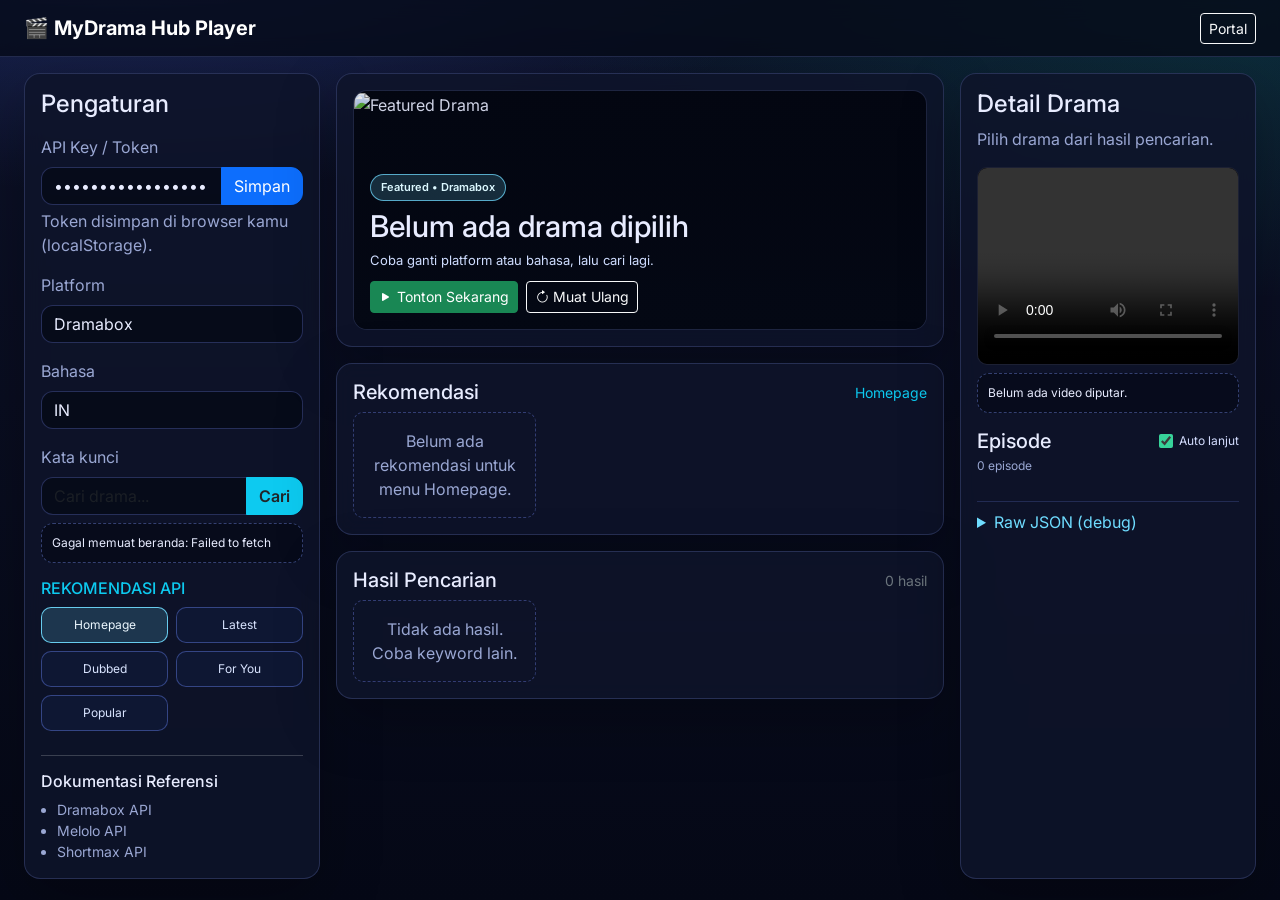
==== commit ba24159b: "Add tap seek controls and remove GitHub repo link" ====
--- a/hub.html
+++ b/hub.html
@@ -18,7 +18,6 @@
       <a class="navbar-brand fw-bold" href="#">🎬 MyDrama Hub Player</a>
       <div class="d-flex gap-2">
         <a class="btn btn-sm btn-outline-light" href="portal.html">Portal</a>
-        <a class="btn btn-sm btn-outline-info" href="https://github.com/remek8787/mydrama" target="_blank" rel="noopener">GitHub Repo</a>
       </div>
     </div>
   </nav>
@@ -110,6 +109,7 @@
 
           <div class="player-wrap mb-2">
             <video id="videoPlayer" controls playsinline></video>
+            <div id="tapSeekHint" class="tap-seek-hint"></div>
           </div>
           <div id="playerInfo" class="status mb-3">Belum ada video diputar.</div>
 
--- a/style.css
+++ b/style.css
@@ -239,6 +239,7 @@
 }
 
 .player-wrap {
+  position: relative;
   border: 1px solid var(--line);
   border-radius: 10px;
   overflow: hidden;
@@ -249,6 +250,28 @@
   width: 100%;
   min-height: 190px;
   background: #000;
+}
+
+.tap-seek-hint {
+  position: absolute;
+  left: 50%;
+  top: 50%;
+  transform: translate(-50%, -50%) scale(0.95);
+  border: 1px solid rgba(111, 220, 255, 0.75);
+  background: rgba(6, 15, 36, 0.82);
+  color: #e6f7ff;
+  font-weight: 700;
+  font-size: 14px;
+  border-radius: 999px;
+  padding: 8px 14px;
+  opacity: 0;
+  pointer-events: none;
+  transition: 0.16s ease;
+}
+
+.tap-seek-hint.show {
+  opacity: 1;
+  transform: translate(-50%, -50%) scale(1);
 }
 
 .episode-list {
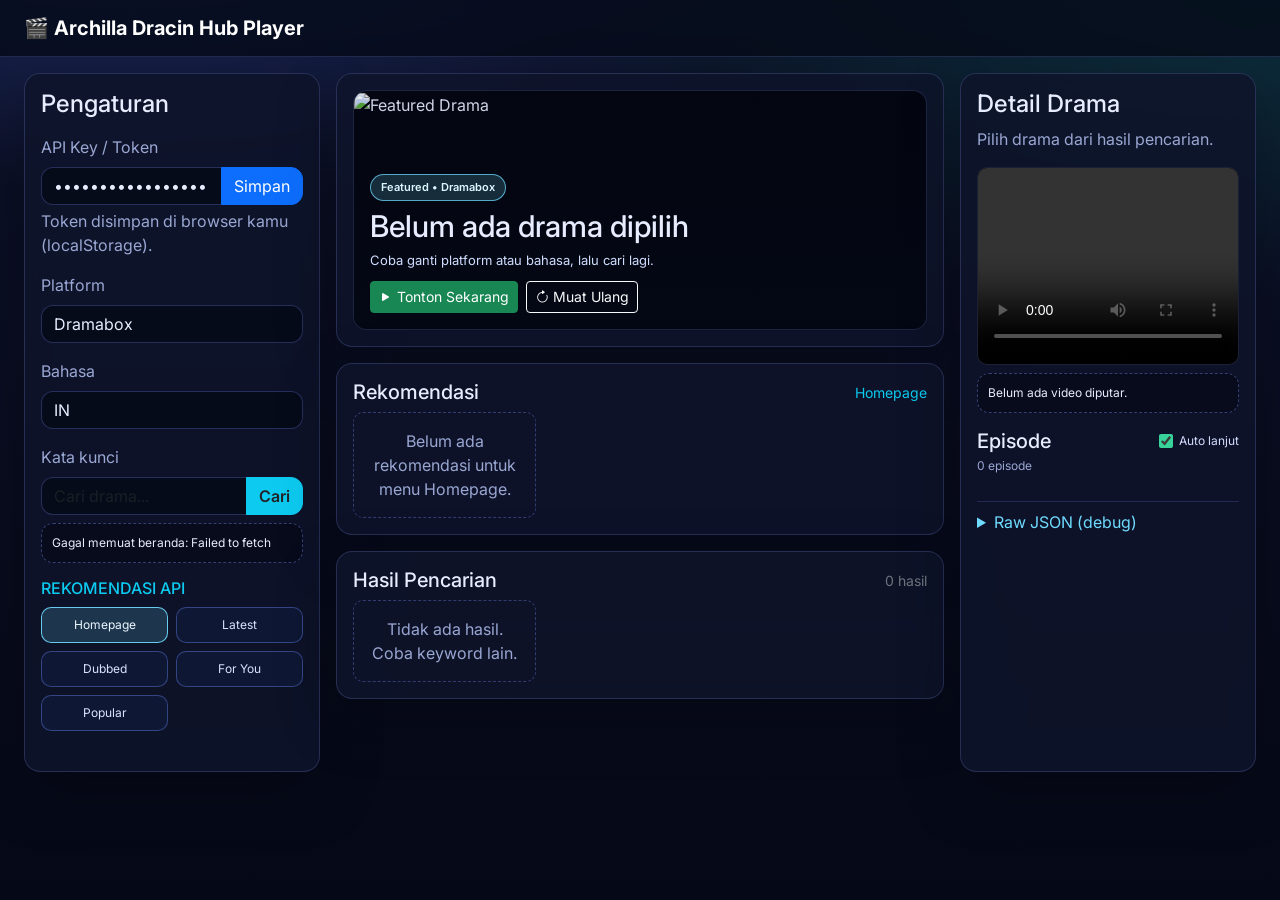
==== commit 52602c15: "Rename app branding and remove portal/docs links" ====
--- a/hub.html
+++ b/hub.html
@@ -3,7 +3,7 @@
 <head>
   <meta charset="UTF-8" />
   <meta name="viewport" content="width=device-width, initial-scale=1.0" />
-  <title>MyDrama Hub Player</title>
+  <title>Archilla Dracin Hub Player</title>
   <meta name="description" content="Hub player untuk Dramabox, Melolo, dan Shortmax dengan rekomendasi otomatis." />
   <link rel="preconnect" href="https://fonts.googleapis.com">
   <link rel="preconnect" href="https://fonts.gstatic.com" crossorigin>
@@ -15,9 +15,8 @@
 <body class="app-body">
   <nav class="navbar navbar-expand-lg top-nav">
     <div class="container-fluid px-3 px-lg-4">
-      <a class="navbar-brand fw-bold" href="#">🎬 MyDrama Hub Player</a>
+      <a class="navbar-brand fw-bold" href="#">🎬 Archilla Dracin Hub Player</a>
       <div class="d-flex gap-2">
-        <a class="btn btn-sm btn-outline-light" href="portal.html">Portal</a>
       </div>
     </div>
   </nav>
@@ -59,13 +58,6 @@
           </div>
           <div id="popularKeywords" class="keyword-wrap mb-3"></div>
 
-          <hr class="border-secondary-subtle">
-          <h4 class="h6 mb-2">Dokumentasi Referensi</h4>
-          <ul class="mb-0 ps-3 small link-list">
-            <li><a href="https://dramabox.dramabos.my.id/api.html" target="_blank" rel="noopener">Dramabox API</a></li>
-            <li><a href="https://melolo.dramabos.my.id/api.html" target="_blank" rel="noopener">Melolo API</a></li>
-            <li><a href="https://shortmax.dramabos.my.id/api.html" target="_blank" rel="noopener">Shortmax API</a></li>
-          </ul>
         </section>
       </div>
 
@@ -75,7 +67,7 @@
             <img id="heroImage" src="https://dummyimage.com/1200x500/0f172a/94a3b8&text=MyDrama+Hub" alt="Featured Drama" />
             <div class="hero-overlay">
               <span id="heroBadge" class="hero-badge">Featured</span>
-              <h2 id="heroTitle">Selamat datang di MyDrama Hub</h2>
+              <h2 id="heroTitle">Selamat datang di Archilla Dracin Hub</h2>
               <p id="heroDesc">Pilih platform lalu klik Cari untuk memulai.</p>
               <div class="d-flex flex-wrap gap-2 mt-1">
                 <button id="heroWatchBtn" class="btn btn-success btn-sm"><i class="bi bi-play-fill"></i> Tonton Sekarang</button>
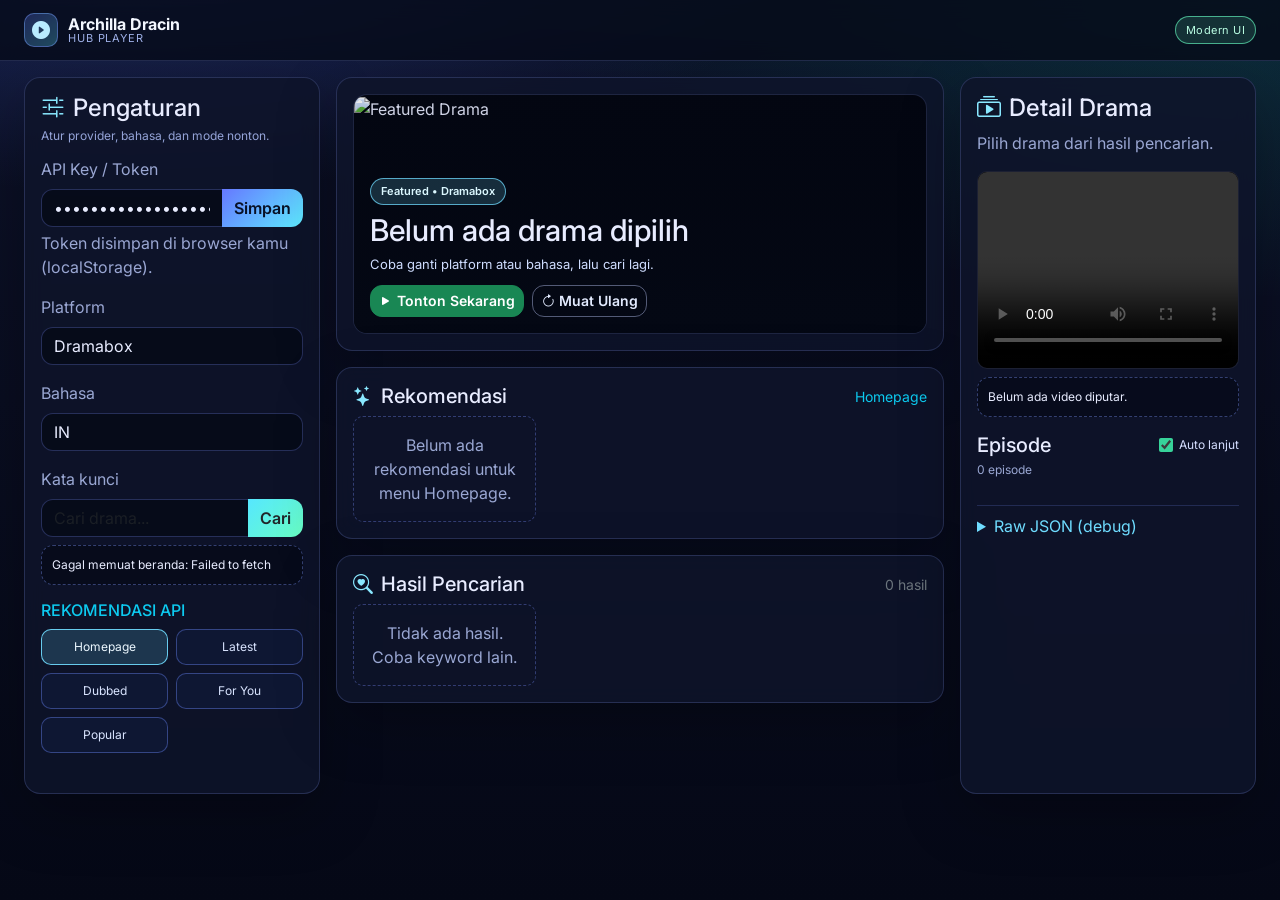
==== commit a3b7ff6d: "Polish modern Bootstrap UI styling and section headers" ====
--- a/hub.html
+++ b/hub.html
@@ -13,10 +13,17 @@
   <link rel="stylesheet" href="style.css" />
 </head>
 <body class="app-body">
-  <nav class="navbar navbar-expand-lg top-nav">
+  <nav class="navbar navbar-expand-lg top-nav py-2">
     <div class="container-fluid px-3 px-lg-4">
-      <a class="navbar-brand fw-bold" href="#">🎬 Archilla Dracin Hub Player</a>
-      <div class="d-flex gap-2">
+      <a class="navbar-brand brand-wrap" href="#">
+        <span class="brand-mark"><i class="bi bi-play-circle-fill"></i></span>
+        <span class="brand-text">
+          <strong>Archilla Dracin</strong>
+          <small>Hub Player</small>
+        </span>
+      </a>
+      <div class="d-flex gap-2 align-items-center">
+        <span class="ui-badge">Modern UI</span>
       </div>
     </div>
   </nav>
@@ -25,7 +32,8 @@
     <div class="row g-3 align-items-stretch">
       <div class="col-12 col-xl-3 order-2 order-xl-1">
         <section class="panel p-2 p-md-3 h-100">
-          <h3 class="h4 mb-3">Pengaturan</h3>
+          <h3 class="h4 mb-1 section-title"><i class="bi bi-sliders2"></i> Pengaturan</h3>
+          <p class="panel-subtitle">Atur provider, bahasa, dan mode nonton.</p>
 
           <label class="form-label">API Key / Token</label>
           <div class="input-group mb-1">
@@ -79,7 +87,7 @@
 
         <section class="panel p-2 p-md-3 mb-3">
           <div class="d-flex justify-content-between align-items-center mb-2">
-            <h3 class="h5 mb-0">Rekomendasi</h3>
+            <h3 class="h5 mb-0 section-title"><i class="bi bi-stars"></i> Rekomendasi</h3>
             <span id="recStatus" class="small text-info">Homepage</span>
           </div>
           <div id="recommendGrid" class="result-grid"></div>
@@ -87,7 +95,7 @@
 
         <section class="panel p-2 p-md-3">
           <div class="d-flex justify-content-between align-items-center mb-2">
-            <h3 class="h5 mb-0">Hasil Pencarian</h3>
+            <h3 class="h5 mb-0 section-title"><i class="bi bi-search-heart"></i> Hasil Pencarian</h3>
             <span id="resultCount" class="small text-secondary">0 hasil</span>
           </div>
           <div id="resultGrid" class="result-grid"></div>
@@ -96,7 +104,7 @@
 
       <div class="col-12 col-xl-3 order-3 order-xl-3">
         <section class="panel p-2 p-md-3 h-100">
-          <h3 id="detailTitle" class="h4 mb-2">Detail Drama</h3>
+          <h3 id="detailTitle" class="h4 mb-2 section-title"><i class="bi bi-collection-play"></i> Detail Drama</h3>
           <div id="detailMeta" class="meta mb-3">Pilih drama dari hasil pencarian.</div>
 
           <div class="player-wrap mb-2">
--- a/style.css
+++ b/style.css
@@ -25,6 +25,27 @@
     linear-gradient(180deg, var(--bg-2), var(--bg-1));
 }
 
+.app-body .btn {
+  border-radius: 12px;
+  font-weight: 600;
+}
+
+.app-body .btn-primary {
+  border: none;
+  background: linear-gradient(135deg, #6678ff, #5eebff);
+  color: #081126;
+}
+
+.app-body .btn-info {
+  border: none;
+  background: linear-gradient(135deg, #56e7ff, #68ffc3);
+}
+
+.app-body .btn-outline-light {
+  border-color: rgba(192, 205, 255, 0.42);
+  color: #e3ebff;
+}
+
 .top-nav {
   position: sticky;
   top: 0;
@@ -38,12 +59,75 @@
   color: #fff;
 }
 
+.brand-wrap {
+  display: inline-flex;
+  align-items: center;
+  gap: 10px;
+}
+
+.brand-mark {
+  width: 34px;
+  height: 34px;
+  display: inline-flex;
+  align-items: center;
+  justify-content: center;
+  border-radius: 10px;
+  background: linear-gradient(145deg, rgba(102, 120, 255, 0.25), rgba(94, 235, 255, 0.28));
+  border: 1px solid rgba(121, 157, 255, 0.45);
+  color: #b9ecff;
+  font-size: 18px;
+}
+
+.brand-text {
+  display: inline-flex;
+  flex-direction: column;
+  line-height: 1.05;
+}
+
+.brand-text strong {
+  color: #f3f7ff;
+  font-size: 16px;
+}
+
+.brand-text small {
+  color: #9eb0e7;
+  font-size: 11px;
+  letter-spacing: 0.08em;
+  text-transform: uppercase;
+}
+
+.ui-badge {
+  border: 1px solid rgba(104, 255, 195, 0.62);
+  background: rgba(104, 255, 195, 0.14);
+  color: #bafde3;
+  border-radius: 999px;
+  padding: 5px 10px;
+  font-size: 11px;
+  letter-spacing: 0.04em;
+}
+
 .panel {
   border: 1px solid var(--line);
   border-radius: 16px;
   background: var(--panel);
   backdrop-filter: blur(10px);
   box-shadow: 0 20px 60px rgba(0, 0, 0, 0.25);
+}
+
+.section-title {
+  display: inline-flex;
+  align-items: center;
+  gap: 8px;
+}
+
+.section-title i {
+  color: #89e8ff;
+}
+
+.panel-subtitle {
+  color: #95a4d8;
+  font-size: 12px;
+  margin-bottom: 12px;
 }
 
 .form-label,
@@ -383,6 +467,20 @@
 }
 
 @media (max-width: 992px) {
+  .brand-mark {
+    width: 30px;
+    height: 30px;
+    font-size: 16px;
+  }
+
+  .brand-text strong {
+    font-size: 14px;
+  }
+
+  .brand-text small {
+    font-size: 10px;
+  }
+
   .top-nav .navbar-brand {
     font-size: 1rem;
   }
@@ -429,6 +527,11 @@
 }
 
 @media (max-width: 768px) {
+  .ui-badge {
+    padding: 4px 8px;
+    font-size: 10px;
+  }
+
   .top-nav .container-fluid {
     gap: 8px;
     align-items: flex-start;
